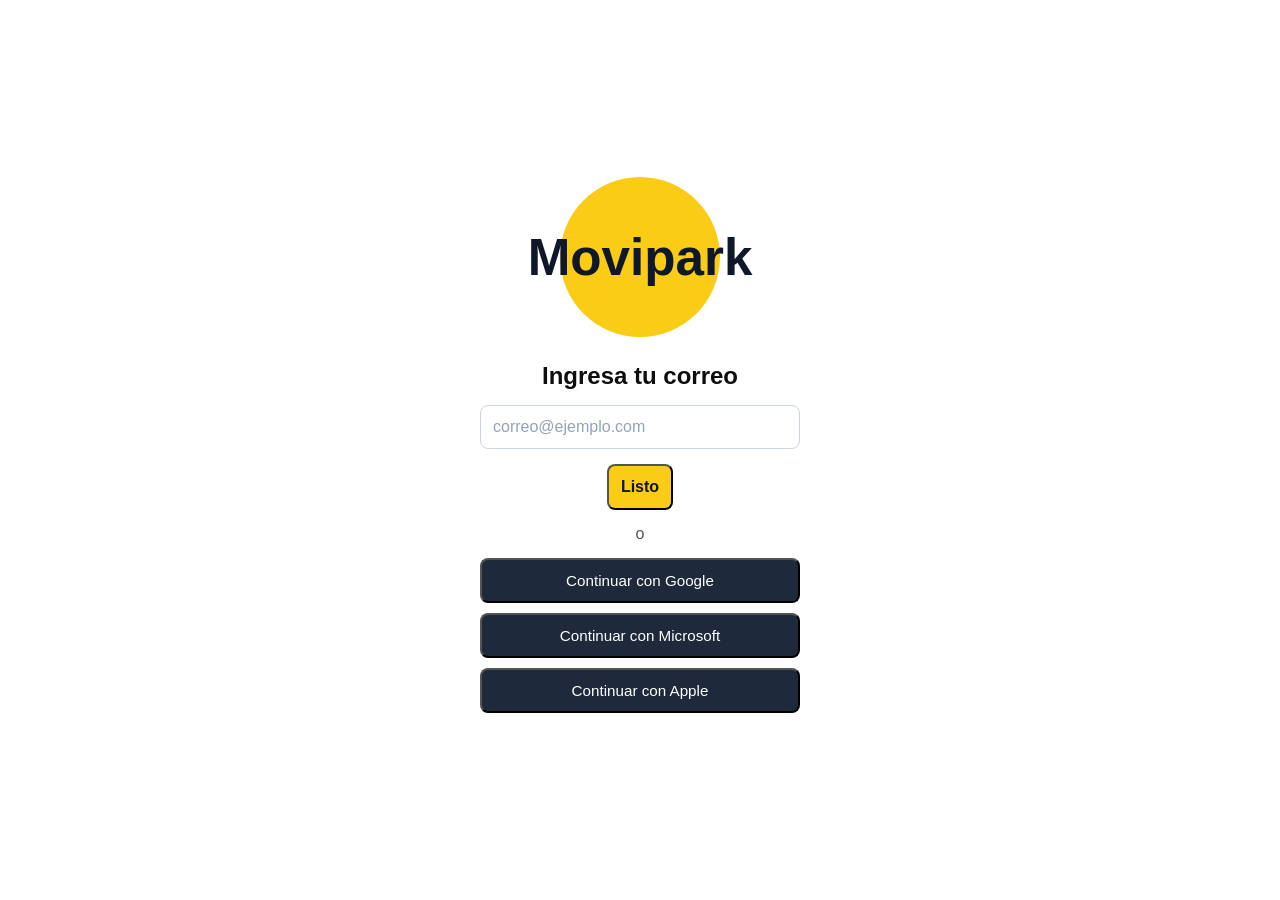
==== access.html @ e65e51cf "Primer commit Movipark" ====
<!DOCTYPE html>
<html lang="es">
<head>
    <meta charset="UTF-8">
    <meta name="viewport" content="width=device-width, initial-scale=1.0">
    <title>Acceso | Movipark</title>
    <link rel="stylesheet" href="styless.css">
</head>
<body>

<div class="access-container">

    <!-- LOGO -->
    <div class="circle">
        <h1>Movipark</h1>
    </div>

    <!-- TÍTULO -->
    <h2 class="access-title">Ingresa tu correo</h2>

    <!-- EMAIL -->
    <input 
        type="email" 
        class="access-input" 
        placeholder="correo@ejemplo.com"
        required
    >

    <button class="btn-primary">
        Listo
    </button>

    <p class="or-text">o</p>

    <!-- PROVEEDORES -->
    <button class="provider-btn google">Continuar con Google</button>
    <button class="provider-btn microsoft">Continuar con Microsoft</button>
    <button class="provider-btn apple">Continuar con Apple</button>

</div>

</body>
</html>
---- styless.css ----
html, body {
    height: 100%;
}

* {
    margin: 0;
    padding: 0;
    box-sizing: border-box;
    font-family: Arial, Helvetica, sans-serif;
}

body {
    height: 100vh;
    background: white;
    display: flex;
    justify-content: center;
    align-items: center;
    color: #07090e;   /* TEXTO OSCURO */
}


.splash {
    text-align: center;
    color: #0f172a;
}

input,
select {
    background: white;
    color: #0f172a;
    border: 1.5px solid #cbd5e1;   /* borde visible */
    outline: none;
}

input::placeholder {
    color: #94a3b8;   /* placeholder gris */
}

input:focus,
select:focus {
    border-color: #facc15;         /* amarillo al enfocar */
}
/* CÍRCULO */
/* CÍRCULO BASE (LOGIN y general) */
.circle {
    width: 160px;
    height: 160px;
    background: #facc15;
    border-radius: 50%;
    display: flex;
    justify-content: center;
    align-items: center;
    margin: 0 auto;
}
/* CÍRCULO GRANDE EN HOME */
.splash .circle {
    width: 260px;
    height: 260px;
}

@media (max-width: 480px) {
    .splash .circle {
        width: 200px;
        height: 200px;
    }
}

/* TEXTO DENTRO DEL CÍRCULO */
.circle h1 {
    color: #0f172a;
    font-size: 3.2rem;
}

/* SLOGAN ABAJO */
.splash p {
    margin-top: 18px;
    font-size: 1.1rem;
    opacity: 0.85;
}

/* ===== LOGIN ===== */

.login-container {
    width: 100%;
    max-width: 320px;
    text-align: center;
    color: rgb(16, 14, 14);
}

.login-title {
    margin: 25px 0 15px;
    font-size: 1.6rem;
}

.login-form {
    display: flex;
    flex-direction: column;
    text-align: left;
}

.login-form label {
    font-size: 0.9rem;
    margin-bottom: 5px;
    opacity: 0.85;
}

.login-form input {
    padding: 12px;
    margin-bottom: 15px;
    border-radius: 8px;
    font-size: 1rem;
}

.btn-primary {
    padding: 12px;
    background: #facc15;
    color: #0f172a;
    border-radius: 8px;
    font-size: 1rem;
    font-weight: bold;
    cursor: pointer;
}

.btn-primary:hover {
    background: #eab308;
}

.or-text {
    margin: 15px 0;
    opacity: 0.7;
}

.btn-secondary {
    padding: 10px;
    background: transparent;
    border: 1px solid #facc15;
    color: #facc15;
    border-radius: 8px;
    font-size: 0.95rem;
    cursor: pointer;
}

.btn-secondary:hover {
    background: rgba(7, 7, 7, 0.1);
}

.register-text {
    margin-top: 20px;
    font-size: 0.9rem;
    opacity: 0.85;
}

.register-text a {
    color: #facc15;
    text-decoration: none;
    font-weight: bold;
}

/* ===== REGISTRO ===== */

.register-container {
    width: 100%;
    max-width: 340px;
    text-align: center;
    color: rgb(10, 10, 10);
}

.register-title {
    margin: 25px 0 15px;
    font-size: 1.6rem;
}

.register-form {
    display: flex;
    flex-direction: column;
    text-align: left;
}

.register-form label {
    font-size: 0.9rem;
    margin-bottom: 5px;
    opacity: 0.85;
}

.register-form input,
.register-form select {
    padding: 12px;
    margin-bottom: 15px;
    border-radius: 8px;
    font-size: 1rem;
}

/* FILA DOBLE */
.row {
    display: flex;
    gap: 12px;
}

.field {
    flex: 1;
    display: flex;
    flex-direction: column;
}

/* ===== ACCESS ===== */

.access-container {
    width: 100%;
    max-width: 320px;
    text-align: center;
    color: rgb(15, 14, 14);
}

.access-title {
    margin: 25px 0 15px;
    font-size: 1.5rem;
}

.access-input {
    width: 100%;
    padding: 12px;
    margin-bottom: 15px;
    border-radius: 8px;
    font-size: 1rem;
}

/* BOTONES DE PROVEEDORES */
.provider-btn {
    width: 100%;
    padding: 12px;
    margin-bottom: 10px;
    border-radius: 8px;
    font-size: 0.95rem;
    cursor: pointer;
    background: #1e293b;
    color: white;
}

.provider-btn.google:hover {
    background: #ea4335;
}

.provider-btn.microsoft:hover {
    background: #2563eb;
}

.provider-btn.apple:hover {
    background: #000000;
}

/* ===== HOME ===== */

body.home {
    margin: 0;
    height: 100vh;
    width: 100vw;

    display: flex;
    flex-direction: column;

    justify-content: flex-start;
    align-items: stretch;
}

/* HEADER */
.home-header {
    height: 70px;
    background: white;
    display: flex;
    justify-content: center;
    align-items: center;
}

/* LOGO PEQUEÑO */
.logo-small {
    width: 50px;
    height: 50px;
}

.logo-small h1 {
    font-size: 0.9rem;
    font-weight: bold;
}

/* MAIN */
.home-main {
    flex: 1;
    display: flex;
    flex-direction: column;
}

/* SECCIONES */
/* ===== COLORES HOME ===== */

/* PARTE SUPERIOR: azul marino → blanco */
.home-section.top {
    background: linear-gradient(
        to bottom,
        #0f172a 0%,
        #1e3a8a 45%,
        #ffffff 100%
    );
}

/* PARTE INFERIOR: azul agua → blanco */
.home-section.bottom {
    background: linear-gradient(
        to top,
        #38bdf8 0%,
        #7dd3fc 45%,
        #ffffff 100%
    );
}

/* COLORES */
.reservar {
    background: #0f172a; /* azul marino */
}

.autolavado {
    background: #38bdf8; /* azul agua */
}
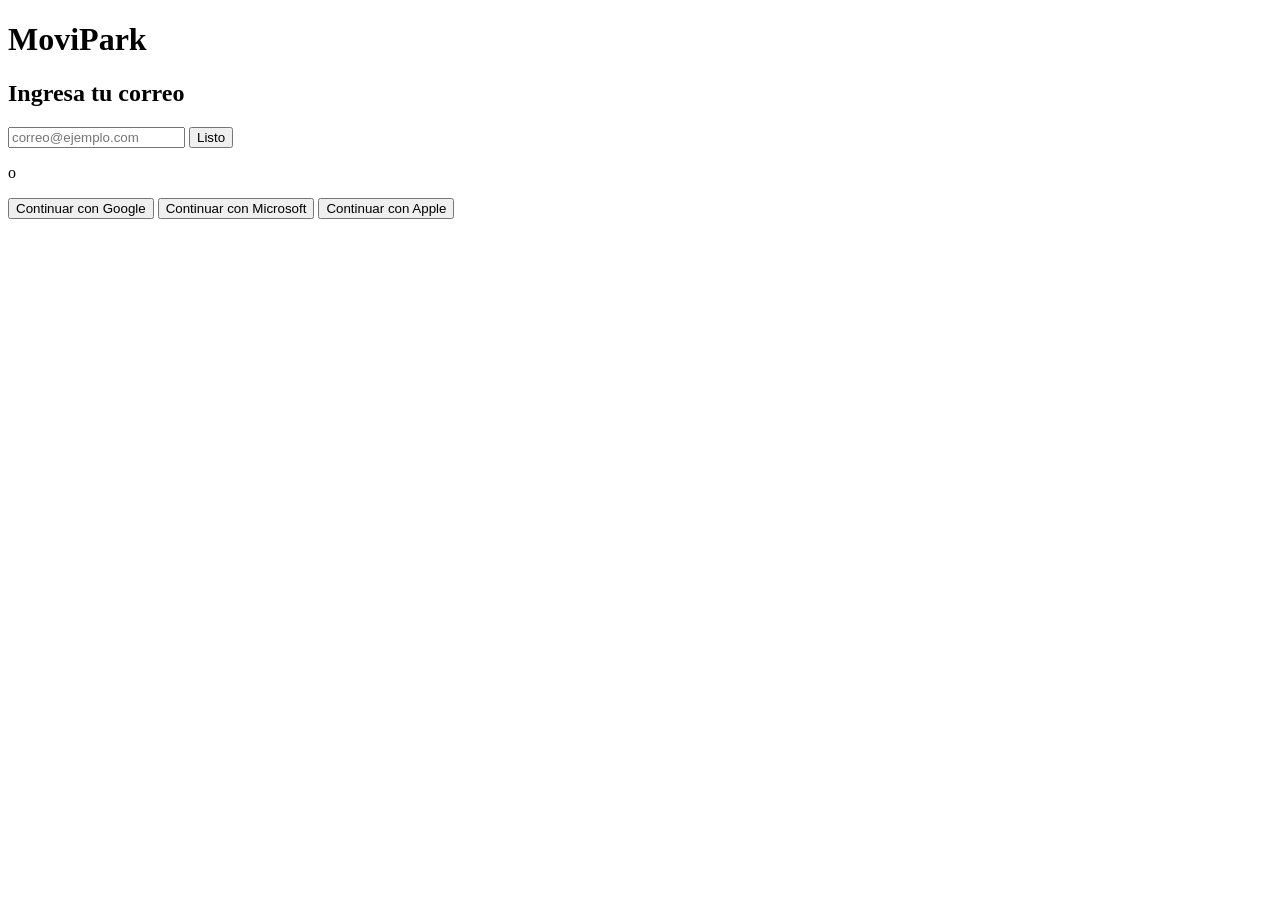
==== commit e3a6ab5e: "Actualización" ====
--- a/access.html
+++ b/access.html
@@ -3,41 +3,44 @@
 <head>
     <meta charset="UTF-8">
     <meta name="viewport" content="width=device-width, initial-scale=1.0">
-    <title>Acceso | Movipark</title>
-    <link rel="stylesheet" href="styless.css">
+    <title>Acceso | MoviPark</title>
+    <!-- CSS base y login (ya incluye provider buttons) -->
+    <link rel="stylesheet" href="css/base.css">
+    <link rel="stylesheet" href="css/login.css">
 </head>
-<body>
+<body class="access">
 
-<div class="access-container">
+    <div class="container access-container">
 
-    <!-- LOGO -->
-    <div class="circle">
-        <h1>Movipark</h1>
+        <!-- LOGO -->
+        <div class="circle">
+            <h1>MoviPark</h1>
+        </div>
+
+        <!-- TÍTULO -->
+        <h2 class="access-title">Ingresa tu correo</h2>
+
+        <!-- EMAIL -->
+        <input 
+            type="email" 
+            class="access-input" 
+            placeholder="correo@ejemplo.com"
+            required
+        >
+
+        <!-- BOTÓN PRINCIPAL -->
+        <button class="btn-primary">
+            Listo
+        </button>
+
+        <p class="or-text">o</p>
+
+        <!-- BOTONES DE PROVEEDORES -->
+        <button class="provider-btn google">Continuar con Google</button>
+        <button class="provider-btn microsoft">Continuar con Microsoft</button>
+        <button class="provider-btn apple">Continuar con Apple</button>
+
     </div>
-
-    <!-- TÍTULO -->
-    <h2 class="access-title">Ingresa tu correo</h2>
-
-    <!-- EMAIL -->
-    <input 
-        type="email" 
-        class="access-input" 
-        placeholder="correo@ejemplo.com"
-        required
-    >
-
-    <button class="btn-primary">
-        Listo
-    </button>
-
-    <p class="or-text">o</p>
-
-    <!-- PROVEEDORES -->
-    <button class="provider-btn google">Continuar con Google</button>
-    <button class="provider-btn microsoft">Continuar con Microsoft</button>
-    <button class="provider-btn apple">Continuar con Apple</button>
-
-</div>
 
 </body>
 </html>
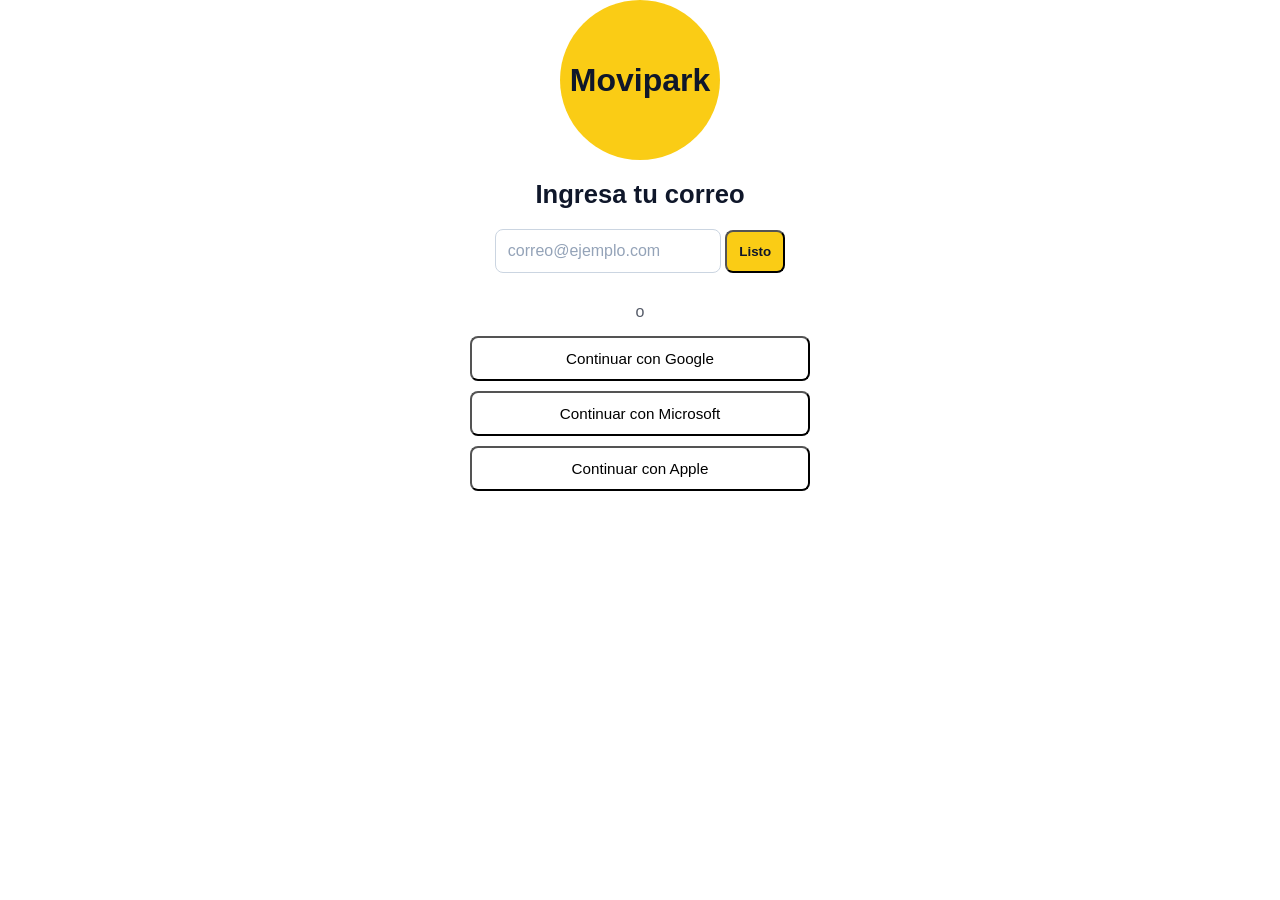
==== commit c6df7403: "Actualización" ====
--- a/access.html
+++ b/access.html
@@ -3,39 +3,25 @@
 <head>
     <meta charset="UTF-8">
     <meta name="viewport" content="width=device-width, initial-scale=1.0">
-    <title>Acceso | MoviPark</title>
-    <!-- CSS base y login (ya incluye provider buttons) -->
+    <title>Acceso | Movipark</title>
     <link rel="stylesheet" href="css/base.css">
     <link rel="stylesheet" href="css/login.css">
 </head>
 <body class="access">
 
-    <div class="container access-container">
+    <div class="access-container">
 
-        <!-- LOGO -->
         <div class="circle">
-            <h1>MoviPark</h1>
+            <h1>Movipark</h1>
         </div>
 
-        <!-- TÍTULO -->
         <h2 class="access-title">Ingresa tu correo</h2>
 
-        <!-- EMAIL -->
-        <input 
-            type="email" 
-            class="access-input" 
-            placeholder="correo@ejemplo.com"
-            required
-        >
-
-        <!-- BOTÓN PRINCIPAL -->
-        <button class="btn-primary">
-            Listo
-        </button>
+        <input type="email" class="access-input" placeholder="correo@ejemplo.com" required>
+        <button class="btn-primary">Listo</button>
 
         <p class="or-text">o</p>
 
-        <!-- BOTONES DE PROVEEDORES -->
         <button class="provider-btn google">Continuar con Google</button>
         <button class="provider-btn microsoft">Continuar con Microsoft</button>
         <button class="provider-btn apple">Continuar con Apple</button>
--- a/css/base.css
+++ b/css/base.css
@@ -0,0 +1,76 @@
+/* RESET */
+* {
+    margin: 0;
+    padding: 0;
+    box-sizing: border-box;
+    font-family: Arial, Helvetica, sans-serif;
+}
+
+body {
+    background: white;
+    color: #0f172a;
+}
+
+/* Inputs comunes */
+input, select {
+    background: white;
+    color: #0f172a;
+    border: 1.5px solid #cbd5e1;
+    outline: none;
+    padding: 12px;
+    border-radius: 8px;
+    font-size: 1rem;
+    margin-bottom: 15px;
+}
+
+input::placeholder {
+    color: #94a3b8;
+}
+
+input:focus, select:focus {
+    border-color: #facc15;
+}
+
+/* Botones generales */
+.btn-primary {
+    padding: 12px;
+    background: #facc15;
+    color: #0f172a;
+    border-radius: 8px;
+    font-weight: bold;
+    cursor: pointer;
+}
+
+.btn-primary:hover {
+    background: #eab308;
+}
+
+.btn-secondary {
+    padding: 10px;
+    background: transparent;
+    border: 1px solid #facc15;
+    color: #facc15;
+    border-radius: 8px;
+    cursor: pointer;
+}
+
+.btn-secondary:hover {
+    background: rgba(7,7,7,0.1);
+}
+
+/* Provider buttons */
+.provider-btn {
+    width: 100%;
+    margin-bottom: 10px;
+    border-radius: 8px;
+    font-size: 0.95rem;
+    cursor: pointer;
+    padding: 12px;
+}
+
+.provider-btn.google { background:#fff; color:#000; }
+.provider-btn.google:hover { background:#ea4335; color:#fff; }
+.provider-btn.microsoft { background:#fff; color:#000; }
+.provider-btn.microsoft:hover { background:#2563eb; color:#fff; }
+.provider-btn.apple { background:#fff; color:#000; }
+.provider-btn.apple:hover { background:#000; color:#fff; }
--- a/css/login.css
+++ b/css/login.css
@@ -0,0 +1,39 @@
+/* Circulos y contenedores */
+.login-container, .register-container, .access-container {
+    width: 100%;
+    max-width: 340px;
+    margin: 0 auto;
+    text-align: center;
+}
+
+.circle {
+    width: 160px;
+    height: 160px;
+    background: #facc15;
+    border-radius: 50%;
+    display: flex;
+    justify-content: center;
+    align-items: center;
+    margin: 0 auto 15px;
+}
+
+.login-title, .register-title, .access-title {
+    font-size: 1.6rem;
+    margin: 20px 0;
+}
+
+.or-text, .register-text {
+    margin: 15px 0;
+    opacity: 0.7;
+}
+
+.row {
+    display: flex;
+    gap: 12px;
+}
+
+.field {
+    flex: 1;
+    display: flex;
+    flex-direction: column;
+}
